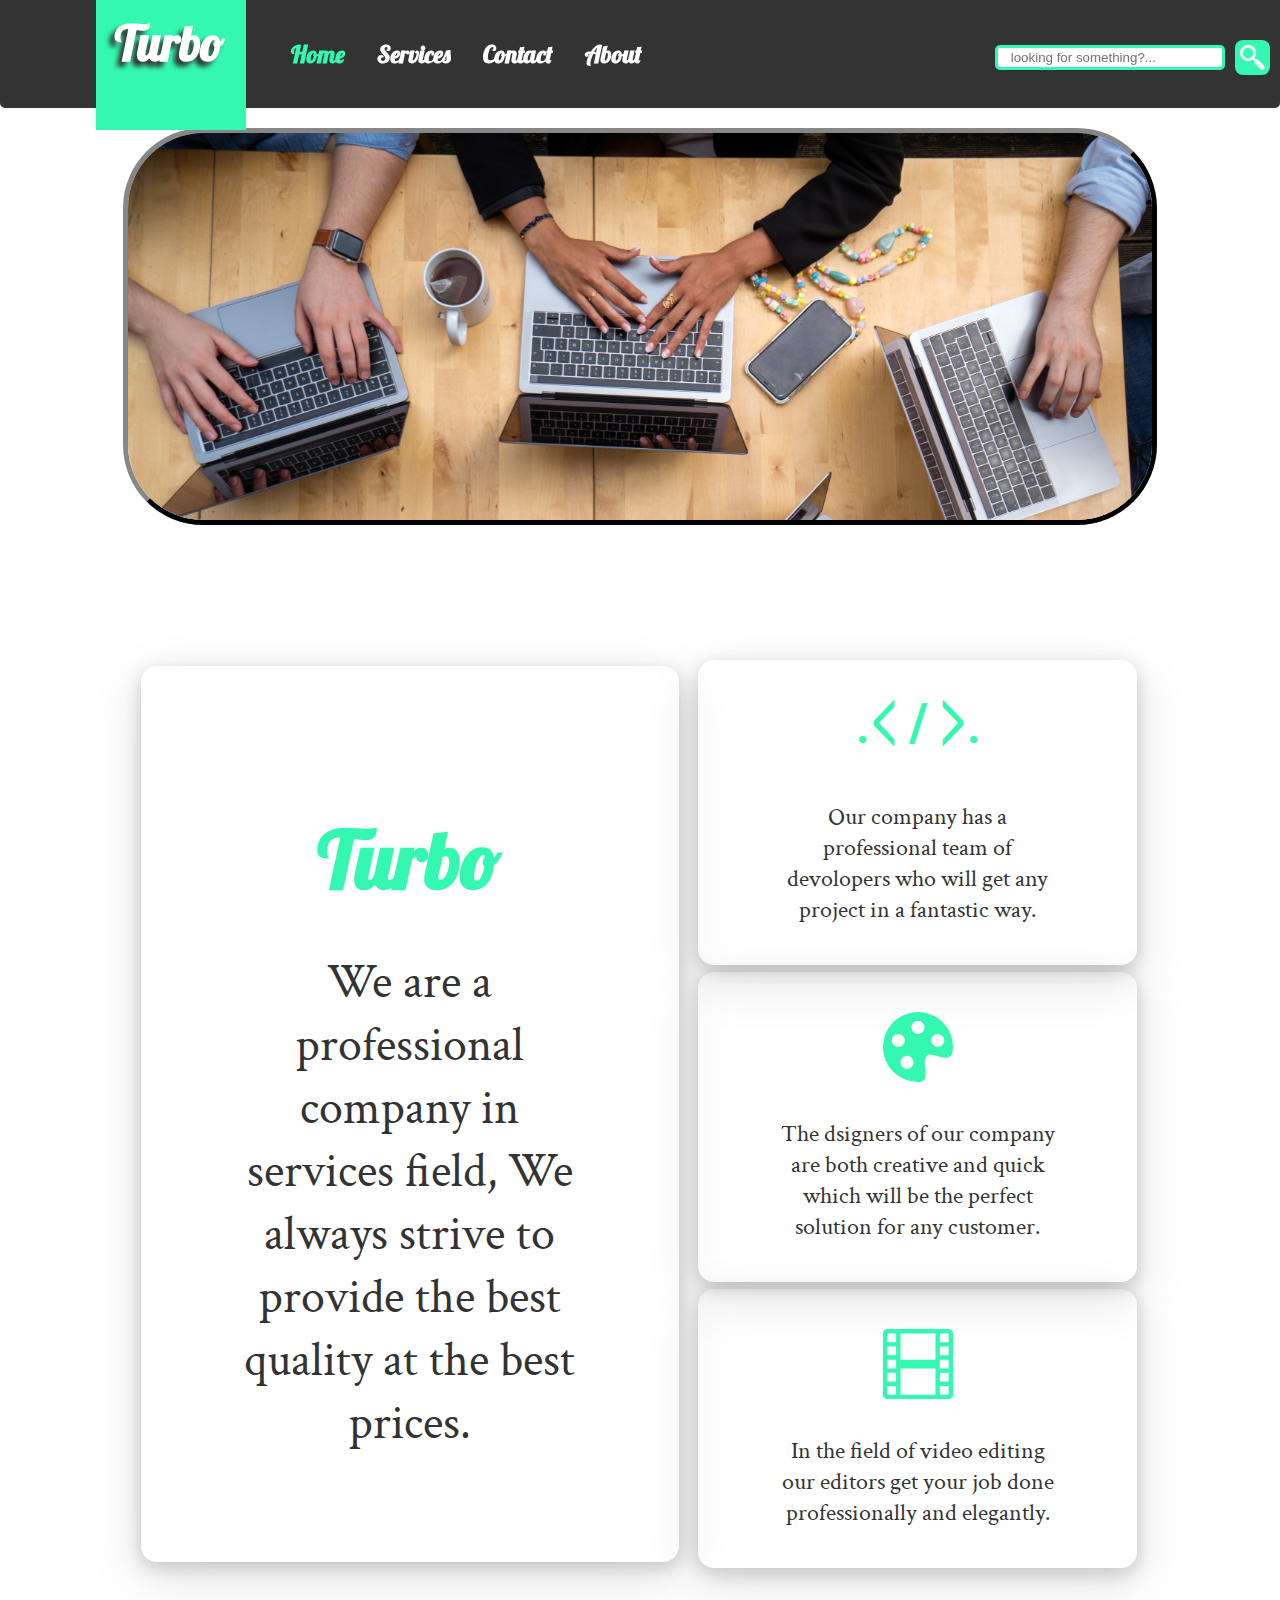
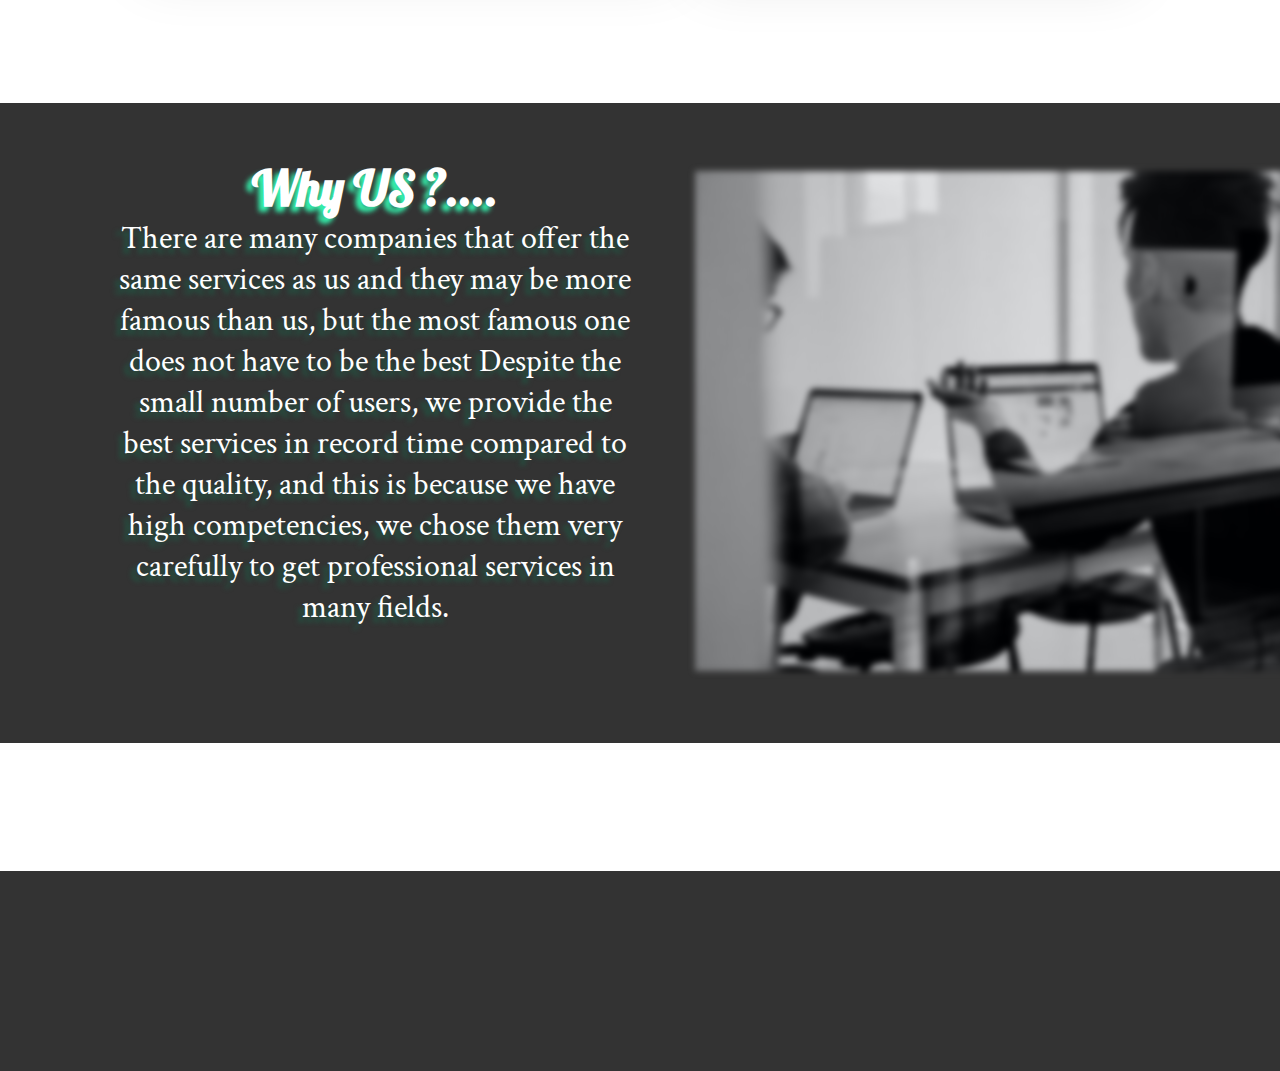
==== index.html @ c53031ea "Add files via upload" ====
<!DOCTYPE html>
<html lang="en">
<head>
    <meta charset="UTF-8">
    <meta http-equiv="X-UA-Compatible" content="IE=edge">
    <meta name="viewport" content="width=device-width, initial-scale=1.0">
    <link rel="shortcut icon" type="image/x-icon" href="./imgs/logo.ico" />
    <link rel="stylesheet" href="./css/tstyle.css">
    <link rel="stylesheet" href="https://cdnjs.cloudflare.com/ajax/libs/font-awesome/4.7.0/css/font-awesome.min.css">
    <title>Turbo | Home</title>
</head>
<body>
<div class="nav">
    <div class="logob"></div>
<ul >

    <a class="logo" href="index.html"><h2>Turbo</h2></a>
    <li><a class="active" href="index.html">Home</a></li>
    <li><a href="#services">Services</a></li>
    <li><a href="#contact">Contact</a></li>
    <li ><a href="#about">About</a></li>
    <div class="searchbar">
    <div class="search">
    <img src="./imgs/search.png" alt="search icon" width="25" height="25">
    </div>
    <input type="search" placeholder="   looking for something?...">
    </div>
</ul>
</div>
<script>
function myFunction() {
    var x = document.getElementById("myLinks");
    if (x.style.display === "block") {
      x.style.display = "none";
    } else {
      x.style.display = "block";
    }
  }
</script>
<div class="topnav">      
    <a href="#home" class="logom">Turbo</a>   
    <div id="myLinks">
    <a class="active" href="index.html">Home</a>
    <a href="#services">Services</a>
    <a href="#contact">Contact</a>
    <a href="#about">About</a>
    <div class="searchbar">
    <div class="search">
    <img src="./imgs/search.png" alt="search icon" width="20" height="20">
    </div>
    <input type="search" placeholder="   looking for something?...">
    </div>
    </div>
    <a href="javascript:void(0);" class="icon" onclick="myFunction()">
    <i class="fa fa-bars"></i>
    </a>
</div>
<div class="con0">
  <img class="bg" src="./imgs/louise.jpg" alt="working" width="100%" >
<div class="Mtxt">
<div class="tstb">
<div id="fade0" class="txt0">
<h1>Turbo</h1>
  <p>We are a professional company in services field, We always strive to provide the best quality at the best prices.</p>
</div>
<div class="tstb1">
<div id="fade1" class="txt1">
 <h1>  .<  /  >. </h1>
    <p>Our company has a professional team of devolopers who will get any project in a fantastic way.</p>
</div>  
<div id="fade2"  class="txt2">
  <h1><svg xmlns="http://www.w3.org/2000/svg" width="70" height="70" fill="currentColor" class="bi bi-palette-fill" viewBox="0 0 16 16">
    <path d="M12.433 10.07C14.133 10.585 16 11.15 16 8a8 8 0 1 0-8 8c1.996 0 1.826-1.504 1.649-3.08-.124-1.101-.252-2.237.351-2.92.465-.527 1.42-.237 2.433.07zM8 5a1.5 1.5 0 1 1 0-3 1.5 1.5 0 0 1 0 3zm4.5 3a1.5 1.5 0 1 1 0-3 1.5 1.5 0 0 1 0 3zM5 6.5a1.5 1.5 0 1 1-3 0 1.5 1.5 0 0 1 3 0zm.5 6.5a1.5 1.5 0 1 1 0-3 1.5 1.5 0 0 1 0 3z"/>
  </svg></h1>
     <p>The dsigners of our company are both creative and quick which will be the perfect solution for any customer.</p>
 </div>
<div id="fade3"  class="txt3">
  <h1><svg xmlns="http://www.w3.org/2000/svg" width="70" height="70" fill="currentColor" class="bi bi-film" viewBox="0 0 16 16">
    <path d="M0 1a1 1 0 0 1 1-1h14a1 1 0 0 1 1 1v14a1 1 0 0 1-1 1H1a1 1 0 0 1-1-1V1zm4 0v6h8V1H4zm8 8H4v6h8V9zM1 1v2h2V1H1zm2 3H1v2h2V4zM1 7v2h2V7H1zm2 3H1v2h2v-2zm-2 3v2h2v-2H1zM15 1h-2v2h2V1zm-2 3v2h2V4h-2zm2 3h-2v2h2V7zm-2 3v2h2v-2h-2zm2 3h-2v2h2v-2z"/>
  </svg></h1>
     <p>In the field of video editing our editors get your job done professionally and elegantly.</p>



<div class="box"></div>
</div>
</div>
</div>
</div>

<div class="con1">
<div class="img0">
<img class="bg1" src="./imgs/charles.jpg" alt="meeting" width="100%">
</div>
<div class="txt4">
<h1>Why US ?....</h1>
<p>There are many companies that offer the same services as us and they may be more famous than us, but the most famous one does not have to be the best Despite the small number of users, we provide the best services in record time compared to the quality, and this is because we have high competencies, we chose them very carefully to get professional services in many fields.</p>
</div>
</div>
<div class="footer">

</div>
</div>

</body>

</html>
---- css/tstyle.css ----
@import url('https://fonts.googleapis.com/css2?family=Lobster&display=swap');
@import url('https://fonts.googleapis.com/css2?family=Crimson+Text:wght@600&display=swap');
@import url('https://fonts.googleapis.com/css2?family=Nanum+Gothic:wght@800&display=swap');
body,html{
    margin: 0;
    padding: 0;
}

body{
width: 100%;
height: 100%;
font-family: 'Lobster', cursive;
overflow: auto;
}
.footer{
    width: 100%;
    height: 200px;
    background-color: #333;
    margin-top: 10%;

}
.con0{
    width: 100%;
    position: absolute;
}
::-webkit-scrollbar {
    width: 1px;
  }
.con1{
    width: 100%;
    border: solid 5px #333;
    margin-top: 10%;
    background-color: #333;
    height: 530px;
    margin-bottom: 10%;
    padding: 50px 50px;
}

.img0{
float: right;
width: 50%;
margin-top: 1%;
min-width: 480px;
}
.img0 .bg1{
width: 100%;
height: 500px;
-webkit-filter: blur(3px);
}

.txt4{
    float: left;
    width: 50%;
    height: 100%;
    background-color: #333;
    color: white;
    text-align: center;
    display: grid ;
    place-items: center;
}
.txt4 h1{
    font-size: xxx-large;
    text-shadow: #34F8B1 -5px 5px 5px;
}
.txt4 p{
    font-size: xx-large;
    font-family: 'Crimson Text', serif;
    width: 80%;
    text-shadow: hsl(158, 51%, 24%) -5px 5px 5px;
    margin-bottom: 10%;
}
/*---0TXT----------------------------------------------------------------------------------------------------*/
#fade0 h1 {

    text-align: center;

    -webkit-animation: fadein 3s; /* Safari, Chrome and Opera > 12.1 */
       -moz-animation: fadein 3s; /* Firefox < 16 */
        -ms-animation: fadein 3s; /* Internet Explorer */
         -o-animation: fadein 3s; /* Opera < 12.1 */
            animation: fadein 3s;
}
#fade1 h1 {

    text-align: center;

    -webkit-animation: fadein 5s; /* Safari, Chrome and Opera > 12.1 */
       -moz-animation: fadein 5s; /* Firefox < 16 */
        -ms-animation: fadein 5s; /* Internet Explorer */
         -o-animation: fadein 5s; /* Opera < 12.1 */
            animation: fadein 5s;
}
#fade2 h1 {

    text-align: center;

    -webkit-animation: fadein 7s; /* Safari, Chrome and Opera > 12.1 */
       -moz-animation: fadein 7s; /* Firefox < 16 */
        -ms-animation: fadein 7s; /* Internet Explorer */
         -o-animation: fadein 7s; /* Opera < 12.1 */
            animation: fadein 7s;
}
#fade3 h1 {

    text-align: center;

    -webkit-animation: fadein 9s; /* Safari, Chrome and Opera > 12.1 */
       -moz-animation: fadein 9s; /* Firefox < 16 */
        -ms-animation: fadein 9s; /* Internet Explorer */
         -o-animation: fadein 9s; /* Opera < 12.1 */
            animation: fadein 9s;
}
#fade0 p {

    text-align: center;

    -webkit-animation: fadein 3s; /* Safari, Chrome and Opera > 12.1 */
       -moz-animation: fadein 3s; /* Firefox < 16 */
        -ms-animation: fadein 3s; /* Internet Explorer */
         -o-animation: fadein 3s; /* Opera < 12.1 */
            animation: fadein 3s;
}
#fade1 p {

    text-align: center;

    -webkit-animation: fadein 5s; /* Safari, Chrome and Opera > 12.1 */
       -moz-animation: fadein 5s; /* Firefox < 16 */
        -ms-animation: fadein 5s; /* Internet Explorer */
         -o-animation: fadein 5s; /* Opera < 12.1 */
            animation: fadein 5s;
}
#fade2 p {

    text-align: center;

    -webkit-animation: fadein 7s; /* Safari, Chrome and Opera > 12.1 */
       -moz-animation: fadein 7s; /* Firefox < 16 */
        -ms-animation: fadein 7s; /* Internet Explorer */
         -o-animation: fadein 7s; /* Opera < 12.1 */
            animation: fadein 7s;
}
#fade3 p {

    text-align: center;

    -webkit-animation: fadein 9s; /* Safari, Chrome and Opera > 12.1 */
       -moz-animation: fadein 9s; /* Firefox < 16 */
        -ms-animation: fadein 9s; /* Internet Explorer */
         -o-animation: fadein 9s; /* Opera < 12.1 */
            animation: fadein 9s;
}
@keyframes fadein {
    from { opacity: 0; }
    to   { opacity: 1; }
}
@-moz-keyframes fadein {
    from { opacity: 0; }
    to   { opacity: 1; }
}
@-webkit-keyframes fadein {
    from { opacity: 0; }
    to   { opacity: 1; }
}
@-ms-keyframes fadein {
    from { opacity: 0; }
    to   { opacity: 1; }
}
@-o-keyframes fadein {
    from { opacity: 0; }
    to   { opacity: 1; }
}
.bg{
    border-radius:5em;
    border: outset 5px #333;
    width: 80%;
    display: flex;
    justify-content: center;
    margin: auto;
    align-items: center;
    margin-top: 10%;
}
.tstb{
    width: 100%;
    display: flex;
    margin-bottom: 10%;
    margin-top: 5%;
}
.Mtxt{
    width: 100%;
margin: 10%;
}

.txt0{
    margin-top: 2%;
    box-shadow: rgba(17, 17, 26, 0.1) 0px 4px 16px, rgba(17, 17, 26, 0.1) 0px 8px 24px, rgba(17, 17, 26, 0.1) 0px 16px 56px;
    border-radius: 1em;
    width: 50%;
    margin: 1%;
    padding: 60px 60px;
}
.txt1{
    margin-top: 10%;
    box-shadow: rgba(17, 17, 26, 0.1) 0px 4px 16px, rgba(17, 17, 26, 0.1) 0px 8px 24px, rgba(17, 17, 26, 0.1) 0px 16px 56px;
    border-radius: 1em;
    width: 50%;
    margin: 1%;
    padding: 40px 40px;
}
.txt2{
    margin-top: 2%;
    box-shadow: rgba(17, 17, 26, 0.1) 0px 4px 16px, rgba(17, 17, 26, 0.1) 0px 8px 24px, rgba(17, 17, 26, 0.1) 0px 16px 56px;
    border-radius: 1em;
    width: 50%;
    margin: 1%;
    padding: 40px 40px;
}
.txt3{
    margin-top: 10%;
    margin-right: 1%;
    box-shadow: rgba(17, 17, 26, 0.1) 0px 4px 16px, rgba(17, 17, 26, 0.1) 0px 8px 24px, rgba(17, 17, 26, 0.1) 0px 16px 56px;
    border-radius: 1em;
    width: 50%;
    margin: 1%;
    padding: 40px 40px;
}
.txt0 h1{
color: #34F8B1;
text-align: center;
font-size: 500%;
display: flex;
justify-content: center;
margin: auto;
align-items: center;
margin-top: 20%;
}
.txt0 p{
color: #333;
text-align: center;
font-size: xxx-large;
font-family: 'Crimson Text', serif;
margin-top: 30px;
display: flex;
justify-content: center;
margin: auto;
align-items: center;
width: 80%;
margin-top: 10%;
}
.txt1 h1{
    color: #34F8B1;
    text-align: center;
    font-size: xxx-large;
    font-family: 'Nanum Gothic', sans-serif;
    display: flex;
    justify-content: center;
    margin: auto;
    align-items: center;
}
.txt1 p{
    color: #333;
    text-align: center;
    font-size: x-large;
    font-family: 'Crimson Text', serif;
    margin-top: 30px;
    display: flex;
    justify-content: center;
    margin: auto;
    align-items: center;
    margin-top: 15%;
    width: 80%;
}
.txt2 h1{
    color: #34F8B1;
    text-align: center;
    font-size: xxx-large;
    font-family: 'Nanum Gothic', sans-serif;
    display: flex;
    justify-content: center;
    margin: auto;
    align-items: center;    
}
.txt2 p{
    color: #333;
    text-align: center;
    font-size: x-large;
    font-family: 'Crimson Text', serif;
    margin-top: 30px;
    display: flex;
    justify-content: center;
    margin: auto;
    align-items: center;
    width: 80%;
    margin-top: 10%;
}
.txt3 h1{
    color: #34F8B1;
    text-align: center;
    font-size: xxx-large;
    font-family: 'Nanum Gothic', sans-serif;
    display: flex;
    justify-content: center;
    margin: auto;
    align-items: center;
}
.txt3 p{
    color: #333;
    text-align: center;
    font-size: x-large;
    font-family: 'Crimson Text', serif;
    margin-top: 30px;
    display: flex;
    justify-content: center;
    margin: auto;
    align-items: center;
    margin-top: 10%;
    width: 80%;
}
/*---1bg----------------------------------------------------------------------------------------------------*/
* {
    margin: 0;
}
html, body {
    height: 100%;
}

.push{
    margin-top: 10%;
}




.nav{
    position: fixed;
    width: 100%;
    z-index: 99999;
}

/*---webnav----------------------------------------------------------------------------------------------------*/
a{
    text-decoration: none;
}

ul {
    list-style-type: none;
    margin: 0;
    padding: 0;
    overflow: hidden;
    background-color: #333;
    width: 100%;
    margin: auto;
    border-bottom-right-radius: 5px;
    border-bottom-left-radius: 5px;
}
  
  li {
    float:left;
    margin: 25px 0px;
  }
  
  li a {
    display: block;
    color: white;
    text-align: center;
    padding: 14px 16px;
    text-decoration: none;
    color:white;
    font-size: x-large;
    font-weight: bolder;
  }
  
  li a:hover {
    text-shadow:#34F8B1 -5px 5px 3px;
  }
.active{
    color: #34F8B1;
    font-size: x-large;
    font-weight: bolder;
}
.active:hover{
    color: #34F8B1;
    text-shadow:white -5px 5px 3px ;
}
.logo{
    float:left;
    color:white;
    z-index: 5;
    font-size: xx-large;
    position: sticky;
    text-shadow: #333 -5px 5px 5px ;
    margin-left: 9%;
    margin-right: 4%;
    margin-top: 1%;
}
.logob{
    width: 150px;
    height: 130px;
    position: absolute;
    z-index: 4;
    background-color: #34F8B1;
    left:7.5%;
}
.search{
    float: right;
    background-color: #34F8B1;
    width: 25px;
    height: 25px;
    padding: 5px;
    border-radius: 8px;
    margin-top: 15px;
    margin-right: 10px;
}
.search:hover{
    cursor: pointer;
    box-shadow:white 0px 0px 10px 1px ;
}

.searchbar{
    float: right;
    width: 30%;
    margin-top: 25px;
}
.searchbar input{
    float: right;
    border: #34F8B1 3px solid;
    border-radius: 5px;
    height: 25px; 
    width: 60%;
    margin-top: 20px;
    margin-right: 10px;
}
.searchbar input:focus{
    box-shadow:white 0px 0px 10px 1px ;
    outline: none !important;
}
.searchbar input:hover{
cursor:zoom-in;
}
/*---moblie nav----------------------------------------------------------------------------------------------------*/
@media (min-width:1025px) {
    .topnav{
        display: none;
    }
    .bgm{
        display: none;
    }
    .tstbm{
        display: none;
    }
} 
@media (max-width:1025px) { 
    .tstb{
        display: none;
    }
    .footer{
        display: none;
    }
    .con1{
        display: flex;
        flex-wrap: wrap;
        justify-content: center;
        height: 600px;
    }
    
    .img0{
    float: right;
    width: 50%;
    margin-top: 1%;
    min-width: none;
    }
    .img0 .bg1{
    width: 100%;
    height: 100%;
    }
    
    .txt4{
        float: left;
        width: 100%;
        height: 100%;
        background-color: #333;
        color: white;
        text-align: center;
        display: grid ;
        place-items: center;
    }
    .txt4 h1{
        font-size: xxx-large;
        text-shadow: #34F8B1 -5px 5px 5px;
        margin-top: 10%;
    }
    .txt4 p{
        font-size: xx-large;
        font-family: 'Crimson Text', serif;
        width: 60%;
        text-shadow: hsl(158, 51%, 24%) -5px 5px 5px;
        margin-bottom: 10%;
        padding: 10px 10px;
    }
    .con0{
        width: 90%;
        display: grid;
        place-self: center;
        place-content: center;
        place-items: center;
        overflow-x: hidden;
    }
    .tstb{
        width: 100%;
        height: 100%;
        display: grid;
        place-self: center;
        place-content: center;
        place-items: center;
        overflow-x: hidden;
    }
    .tstb1{
        display: grid;
        place-self: center;
        place-content: center;
        place-items: center;
        overflow-x: hidden;
    }
    .txt0{
    margin-top: 10%;
    box-shadow: rgba(17, 17, 26, 0.1) 0px 4px 16px, rgba(17, 17, 26, 0.1) 0px 8px 24px, rgba(17, 17, 26, 0.1) 0px 16px 56px;
    border-radius: 5%;
    width: 50%;
    padding: 50px 50px;    
    display: grid;
    place-content: center;
    }
    .txt0 h1{
        color: #34F8B1;
        text-align: center;
        font-size: 300%;
        display: flex;
        justify-content: center;
        margin: auto;
        align-items: center;
        }
        .txt0 p{
        color: #333;
        text-align: center;
        font-size: xx-large;
        font-family: 'Crimson Text', serif;
        margin-top: 30px;
        display: flex;
        justify-content: center;
        margin: auto;
        align-items: center;
        width: 80%;
        margin-top: 10%;
        }

    .txt1{
    margin-top: 15%;
    margin-bottom: 10%;
    box-shadow: rgba(17, 17, 26, 0.1) 0px 4px 16px, rgba(17, 17, 26, 0.1) 0px 8px 24px, rgba(17, 17, 26, 0.1) 0px 16px 56px;
    border-radius: 5%;
    width: 50%;
    padding: 50px 50px;

    }
    .txt2{
    margin-top: 10%;
    margin-bottom: 10%;
    box-shadow: rgba(17, 17, 26, 0.1) 0px 4px 16px, rgba(17, 17, 26, 0.1) 0px 8px 24px, rgba(17, 17, 26, 0.1) 0px 16px 56px;
    border-radius: 5%;
    width: 50%;
    padding: 50px 50px;

    }
    .txt3{
    margin-top: 10%;
    margin-bottom: 10%;
    box-shadow: rgba(17, 17, 26, 0.1) 0px 4px 16px, rgba(17, 17, 26, 0.1) 0px 8px 24px, rgba(17, 17, 26, 0.1) 0px 16px 56px;
    border-radius: 5%;
    width: 50%;
    padding: 50px 50px;    

    }

    



/*---moblie nav----------------------------------------------------------------------------------------------------*/
.nav{
        display: none;
}
.topnav {
    overflow: hidden;
    background-color: #333;
    position: sticky;
    z-index: 9999;
  }
  .topnav #myLinks {
    display: none;
  }
  
  .topnav a {
    color: white;
    padding: 14px 16px;
    text-decoration: none;
    font-size: 17px;
    display: block;
    font-weight: bolder;
  }
  
  .topnav a.icon {
    background: #333;
    display: block;
    position: absolute;
    right: 0;
    top: 0;

  }
  .topnav a.icon:hover{
    text-shadow:transparent 0px 0px 0px;
  }
  
  .topnav a:hover {
    text-shadow:#34F8B1 -5px 5px 3px;
  }
  
  .logom {
    background-color: #34F8B1;
    color: white;
    text-shadow: #333 -5px 5px 5px ;
    z-index: 5;
  }
  .logom:hover{
    text-shadow: #333 -5px 5px 5px ;
  }
  .logob{
      width: 55px;
      height: 65px;
      left: 0;
      z-index: 4;
  }
  .searchbar{
      float: left;
      width: 80%;
  }
  .searchbar input{
    float: left;
    margin-top: 22px;
    margin-left: 10px;
  }
  .search{
      width: 20px;
      height: 20px;
      margin: 20px 20px;
      float: left;
      margin-right: 0px;
  }
  .search:hover{
    width: 20px;
  }
  .active {
    text-shadow:#34F8B1 -5px 5px 3px ;
    }
    .active:hover{
    color:#34F8B1;
    text-shadow:white -5px 5px 3px ;
    }


}


body{
    overflow-x: hidden;
}
html{
    overflow-x: hidden;
}
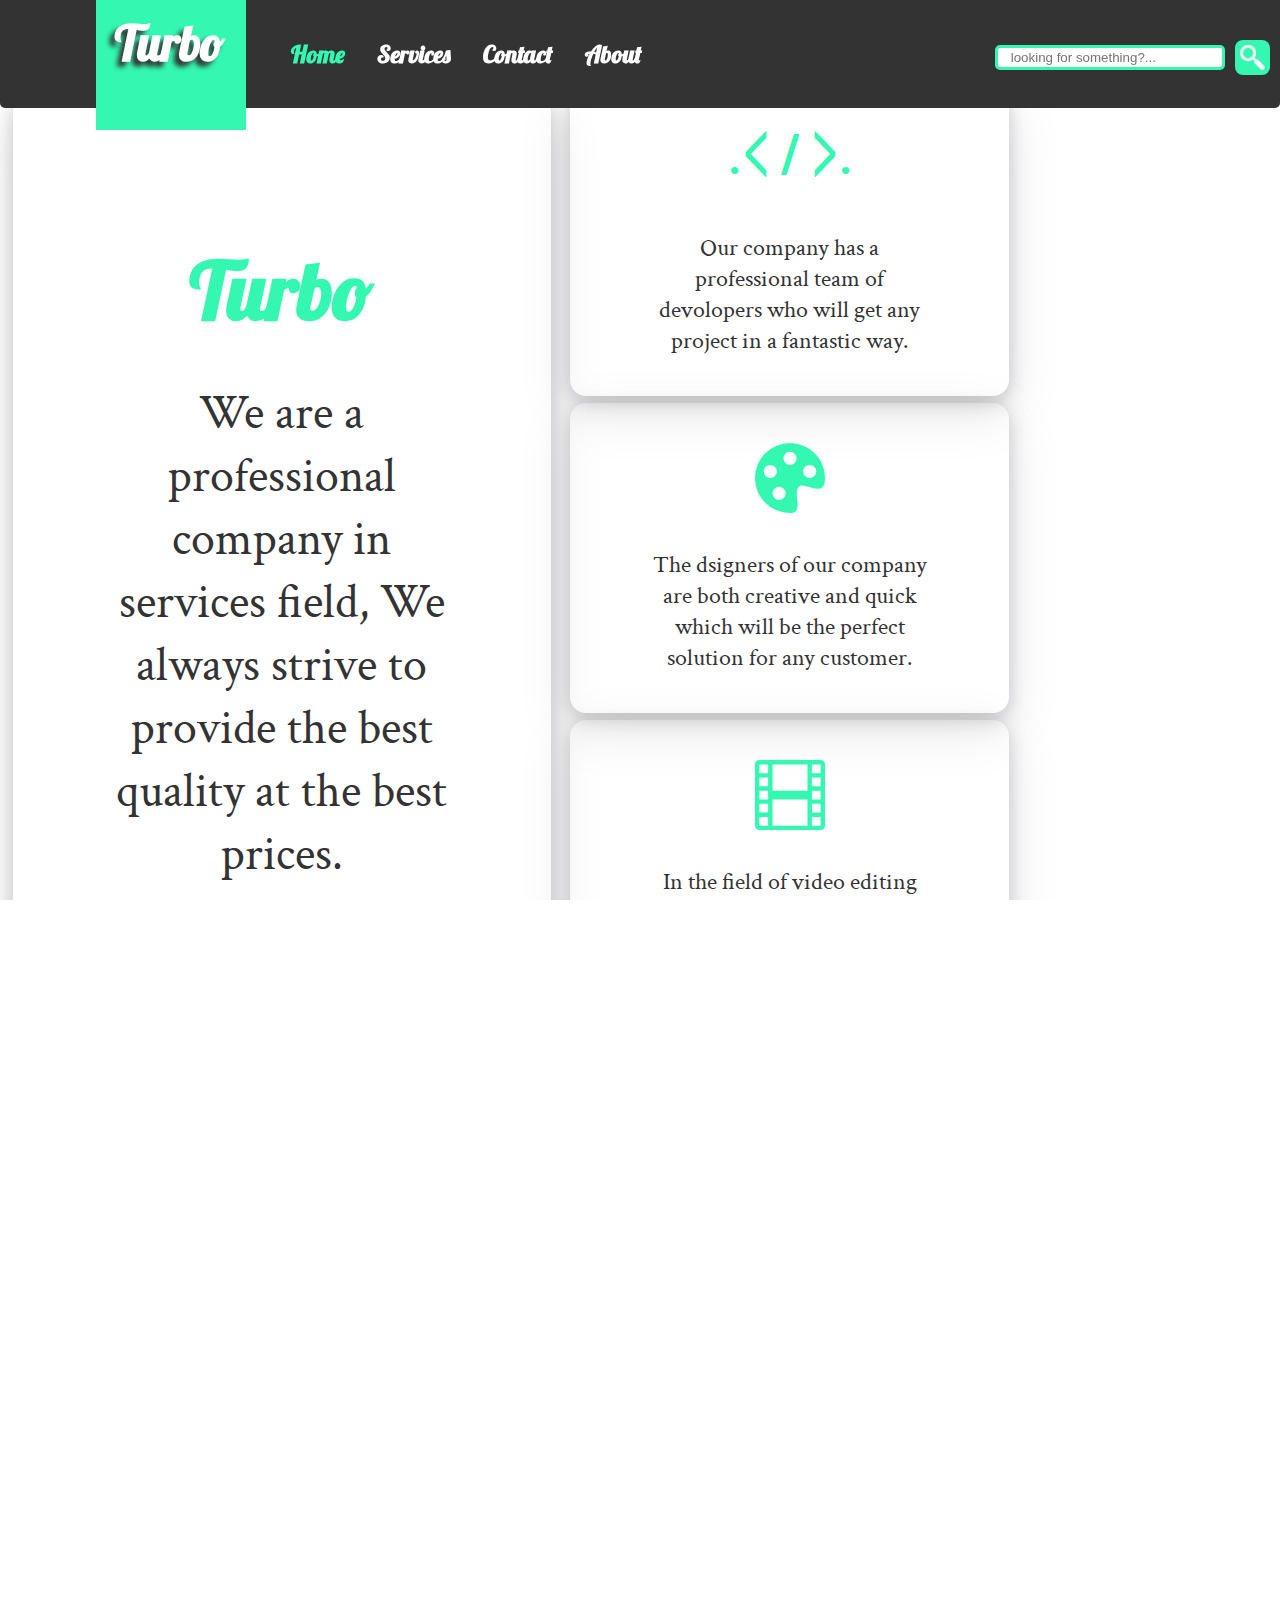
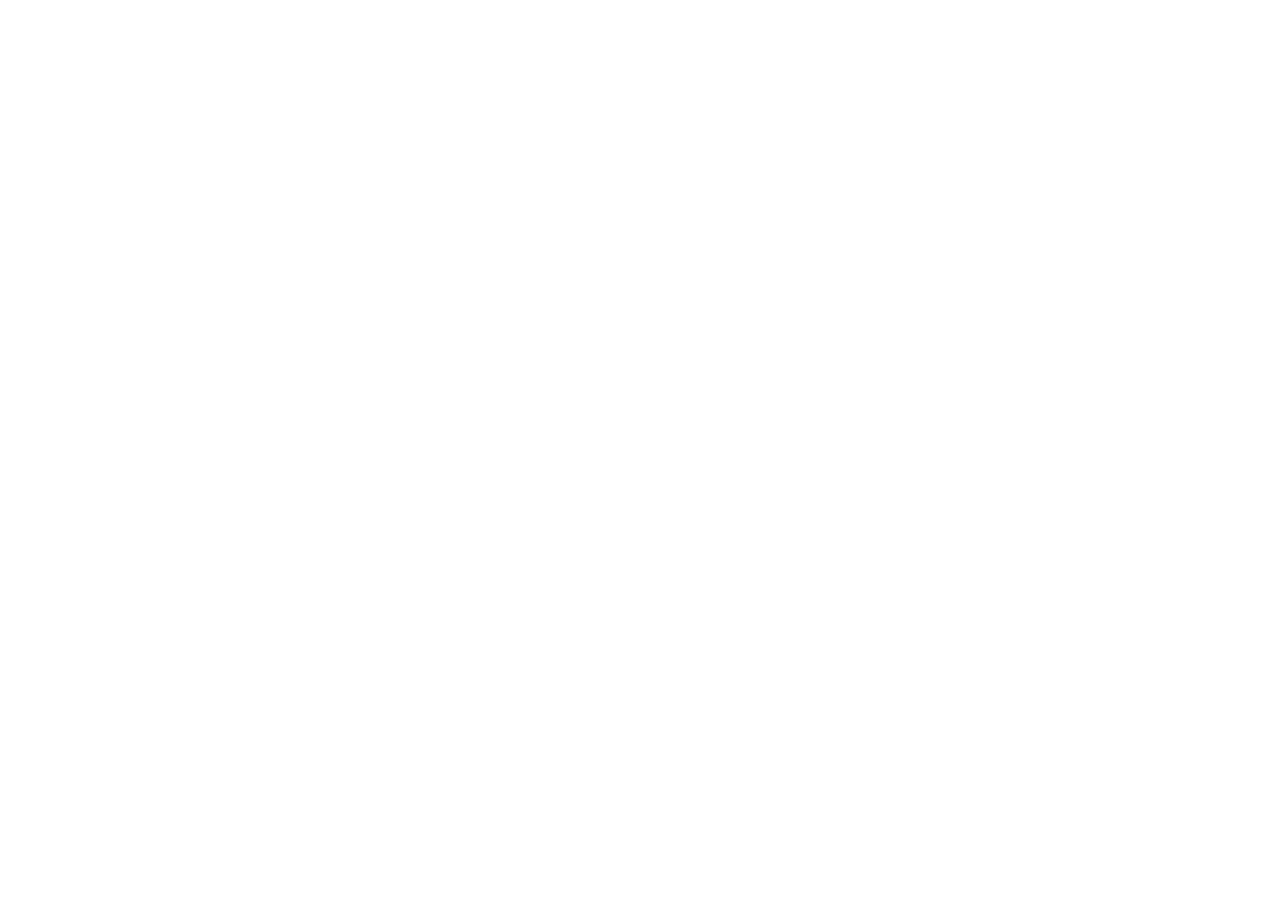
==== commit af5a7e7e: "Add files via upload" ====
--- a/index.html
+++ b/index.html
@@ -10,6 +10,7 @@
     <title>Turbo | Home</title>
 </head>
 <body>
+<div class="containter">
 <div class="nav">
     <div class="logob"></div>
 <ul >
@@ -55,10 +56,14 @@
     <i class="fa fa-bars"></i>
     </a>
 </div>
-<div class="con0">
-  <img class="bg" src="./imgs/louise.jpg" alt="working" width="100%" >
+<section>
+<div class="scale-in-top">
+<img class="bg" src="https://cdn.pixabay.com/photo/2018/01/17/04/14/businessman-3087395_960_720.jpg" alt="working" width="100%" >
+</div>
+</section>
+<section>
 <div class="Mtxt">
-<div class="tstb">
+<div class="tstb" >
 <div id="fade0" class="txt0">
 <h1>Turbo</h1>
   <p>We are a professional company in services field, We always strive to provide the best quality at the best prices.</p>
@@ -87,21 +92,70 @@
 </div>
 </div>
 </div>
-
-<div class="con1">
-<div class="img0">
-<img class="bg1" src="./imgs/charles.jpg" alt="meeting" width="100%">
+</section>
+<section class="tst22">
+<div class="con1" >
+<div class="img0" >
+<img class="bg1" src="https://images.unsplash.com/photo-1553877522-43269d4ea984?ixid=MnwxMjA3fDB8MHxwaG90by1wYWdlfHx8fGVufDB8fHx8&ixlib=rb-1.2.1&auto=format&fit=crop&w=1050&q=80" alt="meeting" width="100%">
 </div>
 <div class="txt4">
 <h1>Why US ?....</h1>
 <p>There are many companies that offer the same services as us and they may be more famous than us, but the most famous one does not have to be the best Despite the small number of users, we provide the best services in record time compared to the quality, and this is because we have high competencies, we chose them very carefully to get professional services in many fields.</p>
 </div>
 </div>
+</section>
+</div>
 <div class="footer">
+<div class="social">
+<h2>Social</h2>
+<div class="acc">
+<div class="plf">
+<svg xmlns="http://www.w3.org/2000/svg" width="20" height="20" fill="currentColor" class="bi bi-facebook" viewBox="0 0 16 16">
+  <path d="M16 8.049c0-4.446-3.582-8.05-8-8.05C3.58 0-.002 3.603-.002 8.05c0 4.017 2.926 7.347 6.75 7.951v-5.625h-2.03V8.05H6.75V6.275c0-2.017 1.195-3.131 3.022-3.131.876 0 1.791.157 1.791.157v1.98h-1.009c-.993 0-1.303.621-1.303 1.258v1.51h2.218l-.354 2.326H9.25V16c3.824-.604 6.75-3.934 6.75-7.951z"/>
+  </svg>
+ <p> Facebook</p>
+
+</div>
+<div class="plf">
+  <svg xmlns="http://www.w3.org/2000/svg" width="20" height="20" fill="currentColor" class="bi bi-discord" viewBox="0 0 16 16">
+    <path d="M6.552 6.712c-.456 0-.816.4-.816.888s.368.888.816.888c.456 0 .816-.4.816-.888.008-.488-.36-.888-.816-.888zm2.92 0c-.456 0-.816.4-.816.888s.368.888.816.888c.456 0 .816-.4.816-.888s-.36-.888-.816-.888z"/>
+    <path d="M13.36 0H2.64C1.736 0 1 .736 1 1.648v10.816c0 .912.736 1.648 1.64 1.648h9.072l-.424-1.48 1.024.952.968.896L15 16V1.648C15 .736 14.264 0 13.36 0zm-3.088 10.448s-.288-.344-.528-.648c1.048-.296 1.448-.952 1.448-.952-.328.216-.64.368-.92.472-.4.168-.784.28-1.16.344a5.604 5.604 0 0 1-2.072-.008 6.716 6.716 0 0 1-1.176-.344 4.688 4.688 0 0 1-.584-.272c-.024-.016-.048-.024-.072-.04-.016-.008-.024-.016-.032-.024-.144-.08-.224-.136-.224-.136s.384.64 1.4.944c-.24.304-.536.664-.536.664-1.768-.056-2.44-1.216-2.44-1.216 0-2.576 1.152-4.664 1.152-4.664 1.152-.864 2.248-.84 2.248-.84l.08.096c-1.44.416-2.104 1.048-2.104 1.048s.176-.096.472-.232c.856-.376 1.536-.48 1.816-.504.048-.008.088-.016.136-.016a6.521 6.521 0 0 1 4.024.752s-.632-.6-1.992-1.016l.112-.128s1.096-.024 2.248.84c0 0 1.152 2.088 1.152 4.664 0 0-.68 1.16-2.448 1.216z"/>
+  </svg>
+<p>Discord</p>  
+</div>
+
+<div class="plf">
+  <svg xmlns="http://www.w3.org/2000/svg" width="20" height="20" fill="currentColor" class="bi bi-instagram" viewBox="0 0 16 16">
+    <path d="M8 0C5.829 0 5.556.01 4.703.048 3.85.088 3.269.222 2.76.42a3.917 3.917 0 0 0-1.417.923A3.927 3.927 0 0 0 .42 2.76C.222 3.268.087 3.85.048 4.7.01 5.555 0 5.827 0 8.001c0 2.172.01 2.444.048 3.297.04.852.174 1.433.372 1.942.205.526.478.972.923 1.417.444.445.89.719 1.416.923.51.198 1.09.333 1.942.372C5.555 15.99 5.827 16 8 16s2.444-.01 3.298-.048c.851-.04 1.434-.174 1.943-.372a3.916 3.916 0 0 0 1.416-.923c.445-.445.718-.891.923-1.417.197-.509.332-1.09.372-1.942C15.99 10.445 16 10.173 16 8s-.01-2.445-.048-3.299c-.04-.851-.175-1.433-.372-1.941a3.926 3.926 0 0 0-.923-1.417A3.911 3.911 0 0 0 13.24.42c-.51-.198-1.092-.333-1.943-.372C10.443.01 10.172 0 7.998 0h.003zm-.717 1.442h.718c2.136 0 2.389.007 3.232.046.78.035 1.204.166 1.486.275.373.145.64.319.92.599.28.28.453.546.598.92.11.281.24.705.275 1.485.039.843.047 1.096.047 3.231s-.008 2.389-.047 3.232c-.035.78-.166 1.203-.275 1.485a2.47 2.47 0 0 1-.599.919c-.28.28-.546.453-.92.598-.28.11-.704.24-1.485.276-.843.038-1.096.047-3.232.047s-2.39-.009-3.233-.047c-.78-.036-1.203-.166-1.485-.276a2.478 2.478 0 0 1-.92-.598 2.48 2.48 0 0 1-.6-.92c-.109-.281-.24-.705-.275-1.485-.038-.843-.046-1.096-.046-3.233 0-2.136.008-2.388.046-3.231.036-.78.166-1.204.276-1.486.145-.373.319-.64.599-.92.28-.28.546-.453.92-.598.282-.11.705-.24 1.485-.276.738-.034 1.024-.044 2.515-.045v.002zm4.988 1.328a.96.96 0 1 0 0 1.92.96.96 0 0 0 0-1.92zm-4.27 1.122a4.109 4.109 0 1 0 0 8.217 4.109 4.109 0 0 0 0-8.217zm0 1.441a2.667 2.667 0 1 1 0 5.334 2.667 2.667 0 0 1 0-5.334z"/>
+  </svg>
+<p>Instagram</p>  
+</div>
+
+<div class="plf">
+  <svg xmlns="http://www.w3.org/2000/svg" width="20" height="20" fill="currentColor" class="bi bi-twitter" viewBox="0 0 16 16">
+    <path d="M5.026 15c6.038 0 9.341-5.003 9.341-9.334 0-.14 0-.282-.006-.422A6.685 6.685 0 0 0 16 3.542a6.658 6.658 0 0 1-1.889.518 3.301 3.301 0 0 0 1.447-1.817 6.533 6.533 0 0 1-2.087.793A3.286 3.286 0 0 0 7.875 6.03a9.325 9.325 0 0 1-6.767-3.429 3.289 3.289 0 0 0 1.018 4.382A3.323 3.323 0 0 1 .64 6.575v.045a3.288 3.288 0 0 0 2.632 3.218 3.203 3.203 0 0 1-.865.115 3.23 3.23 0 0 1-.614-.057 3.283 3.283 0 0 0 3.067 2.277A6.588 6.588 0 0 1 .78 13.58a6.32 6.32 0 0 1-.78-.045A9.344 9.344 0 0 0 5.026 15z"/>
+  </svg>
+<p>Twitter</p>  
+</div>
+</div>
+</div>
+<div class="line"></div>
+<div class="credits">
+  <h2>Ⓒ  Proudly designed by Qabo_Tech  </h2>
+<div class="line"></div>
+<div class="navi">
+<h2>Turbo</h2>
+<div class="links">
+<a  href="index.html">Home</a>
+<a href="#services">Services</a>
+<a href="#contact">Contact</a>
+<a href="#about">About</a>
+</div>
+</div>
 
 </div>
 </div>
-
+</div>
 </body>
 
 </html>--- a/css/tstyle.css
+++ b/css/tstyle.css
@@ -14,24 +14,103 @@
 }
 .footer{
     width: 100%;
-    height: 200px;
+    height: 250px;
     background-color: #333;
     margin-top: 10%;
-
-}
+    display: flex;
+    color: white;
+    padding-top: 50px;
+}
+.credits{
+width: 50%;
+height: 100%;
+display: flex;
+margin: auto;
+justify-content: center;
+align-items: center;
+margin-right: 13%;
+}
+
+
+.footer .line{
+    width: 0.1px;
+    height: 80%;
+    background-color: white;
+    margin: auto;
+    box-shadow: white 0px 0px 1px 1px;
+    border: solid white 0.1px;
+    border-radius:50% ;
+}
+.navi{
+width: 25%;
+height: 100%;
+
+}
+.links a{
+color: white;
+float: left;
+font-family: 'Crimson Text', serif;
+font-size: 20px;
+margin-top: 10%;
+}
+.links a:hover{
+    color: #34F8B1;
+    cursor: pointer;
+    text-decoration: underline;
+}
+.links {
+display: grid;
+place-items: center;
+margin-top: 5%;
+}
+.navi h2{
+    text-align: center;
+    margin-bottom : 2%;
+    text-shadow: #34f8b1 -5px 5px 5px;
+}
+.social{
+width: 25%;
+height: 100%;
+
+}
+
+.social .plf{
+    width: 100%;
+    display: flex;
+    margin-top: 5%;
+    margin-left: 30%;
+}
+.social  p{
+font-family: 'Crimson Text', serif;
+text-align: center;
+font-size: 19px;
+margin-top: 3px;
+margin-left: 10%;
+}
+
+.social h2{
+    text-align: center;
+    margin-bottom : 2%;
+    text-shadow: #34f8b1 -5px 5px 5px;
+}
+.social .plf:hover{
+color: #34F8B1;
+cursor: pointer;
+}
+
 .con0{
     width: 100%;
     position: absolute;
 }
 ::-webkit-scrollbar {
-    width: 1px;
-  }
+    width: 0px;
+}
 .con1{
     width: 100%;
     border: solid 5px #333;
     margin-top: 10%;
     background-color: #333;
-    height: 530px;
+    height: 700px;
     margin-bottom: 10%;
     padding: 50px 50px;
 }
@@ -39,13 +118,15 @@
 .img0{
 float: right;
 width: 50%;
-margin-top: 1%;
 min-width: 480px;
+height: 700;
+margin-top: 2.2%;
 }
 .img0 .bg1{
 width: 100%;
-height: 500px;
--webkit-filter: blur(3px);
+height: 650px;
+filter: blur(3px);
+
 }
 
 .txt4{
@@ -57,10 +138,12 @@
     text-align: center;
     display: grid ;
     place-items: center;
+    margin-top: 2%;
 }
 .txt4 h1{
     font-size: xxx-large;
     text-shadow: #34F8B1 -5px 5px 5px;
+    margin-top: 5%;
 }
 .txt4 p{
     font-size: xx-large;
@@ -69,6 +152,43 @@
     text-shadow: hsl(158, 51%, 24%) -5px 5px 5px;
     margin-bottom: 10%;
 }
+/*---animation---------------------------------------------------------------------------------------------------*/
+.scale-in-top {
+	-webkit-animation: scale-in-top 0.5s cubic-bezier(0.250, 0.460, 0.450, 0.940) both;
+	        animation: scale-in-top 0.5s cubic-bezier(0.250, 0.460, 0.450, 0.940) both;
+}
+@-webkit-keyframes scale-in-top {
+    0% {
+      -webkit-transform: scale(0);
+              transform: scale(0);
+      -webkit-transform-origin: 50% 0%;
+              transform-origin: 50% 0%;
+      opacity: 1;
+    }
+    100% {
+      -webkit-transform: scale(1);
+              transform: scale(1);
+      -webkit-transform-origin: 50% 0%;
+              transform-origin: 50% 0%;
+      opacity: 1;
+    }
+  }
+  @keyframes scale-in-top {
+    0% {
+      -webkit-transform: scale(0);
+              transform: scale(0);
+      -webkit-transform-origin: 50% 0%;
+              transform-origin: 50% 0%;
+      opacity: 1;
+    }
+    100% {
+      -webkit-transform: scale(1);
+              transform: scale(1);
+      -webkit-transform-origin: 50% 0%;
+              transform-origin: 50% 0%;
+      opacity: 1;
+    }
+  }
 /*---0TXT----------------------------------------------------------------------------------------------------*/
 #fade0 h1 {
 
@@ -170,25 +290,52 @@
     from { opacity: 0; }
     to   { opacity: 1; }
 }
+@-webkit-keyframes slide-top {
+    0% {
+      -webkit-transform: translateY(0);
+              transform: translateY(0);
+    }
+    100% {
+      -webkit-transform: translateY(-100px);
+              transform: translateY(-100px);
+    }
+  }
+  @keyframes slide-top {
+    0% {
+      -webkit-transform: translateY(0);
+              transform: translateY(0);
+    }
+    100% {
+      -webkit-transform: translateY(-100px);
+              transform: translateY(-100px);
+    }
+  }
+.slide-top {
+	-webkit-animation: slide-top 3s cubic-bezier(0.250, 0.460, 0.450, 0.940) both;
+	        animation: slide-top 3s cubic-bezier(0.250, 0.460, 0.450, 0.940) both;
+}
 .bg{
-    border-radius:5em;
-    border: outset 5px #333;
-    width: 80%;
+    width: 100%;
     display: flex;
     justify-content: center;
     margin: auto;
     align-items: center;
-    margin-top: 10%;
-}
+    filter: grayscale(100%) blur(1px) contrast(110%);
+}
+
 .tstb{
     width: 100%;
     display: flex;
+    margin: auto;
     margin-bottom: 10%;
     margin-top: 5%;
+    
 }
 .Mtxt{
-    width: 100%;
-margin: 10%;
+width: 100%;
+display: grid;
+place-content: center;
+place-items: center;
 }
 
 .txt0{
@@ -450,19 +597,42 @@
     }
 } 
 @media (max-width:1025px) { 
+
     .tstb{
         display: none;
     }
     .footer{
         display: none;
+    }
+    .txt4{
+        height: 900px;
+        display: grid;
+        place-self: center;
+        place-items: center;
+        place-content: center;
+    }
+    .txt4 p{
+        width: 150%;
+        margin-right: 50%;
+        margin-top: 30%;
+    }
+    .txt4 h1{
+        width: 150%;
+        
+        margin-right: 50%;
     }
     .con1{
         display: flex;
         flex-wrap: wrap;
         justify-content: center;
-        height: 600px;
-    }
-    
+        align-items: center;
+        margin: auto;
+        height: 1200px;
+        
+    }
+    .tst22{
+        background-color: #333;
+    }
     .img0{
     float: right;
     width: 50%;
@@ -474,33 +644,10 @@
     height: 100%;
     }
     
-    .txt4{
-        float: left;
+
+    .con0{
         width: 100%;
-        height: 100%;
-        background-color: #333;
-        color: white;
-        text-align: center;
-        display: grid ;
-        place-items: center;
-    }
-    .txt4 h1{
-        font-size: xxx-large;
-        text-shadow: #34F8B1 -5px 5px 5px;
-        margin-top: 10%;
-    }
-    .txt4 p{
-        font-size: xx-large;
-        font-family: 'Crimson Text', serif;
-        width: 60%;
-        text-shadow: hsl(158, 51%, 24%) -5px 5px 5px;
-        margin-bottom: 10%;
-        padding: 10px 10px;
-    }
-    .con0{
-        width: 90%;
         display: grid;
-        place-self: center;
         place-content: center;
         place-items: center;
         overflow-x: hidden;
@@ -512,7 +659,7 @@
         place-self: center;
         place-content: center;
         place-items: center;
-        overflow-x: hidden;
+        
     }
     .tstb1{
         display: grid;
@@ -670,9 +817,9 @@
 }
 
 
-body{
+html,body{
     overflow-x: hidden;
-}
-html{
-    overflow-x: hidden;
-}+    scroll-behavior: smooth;
+}
+
+
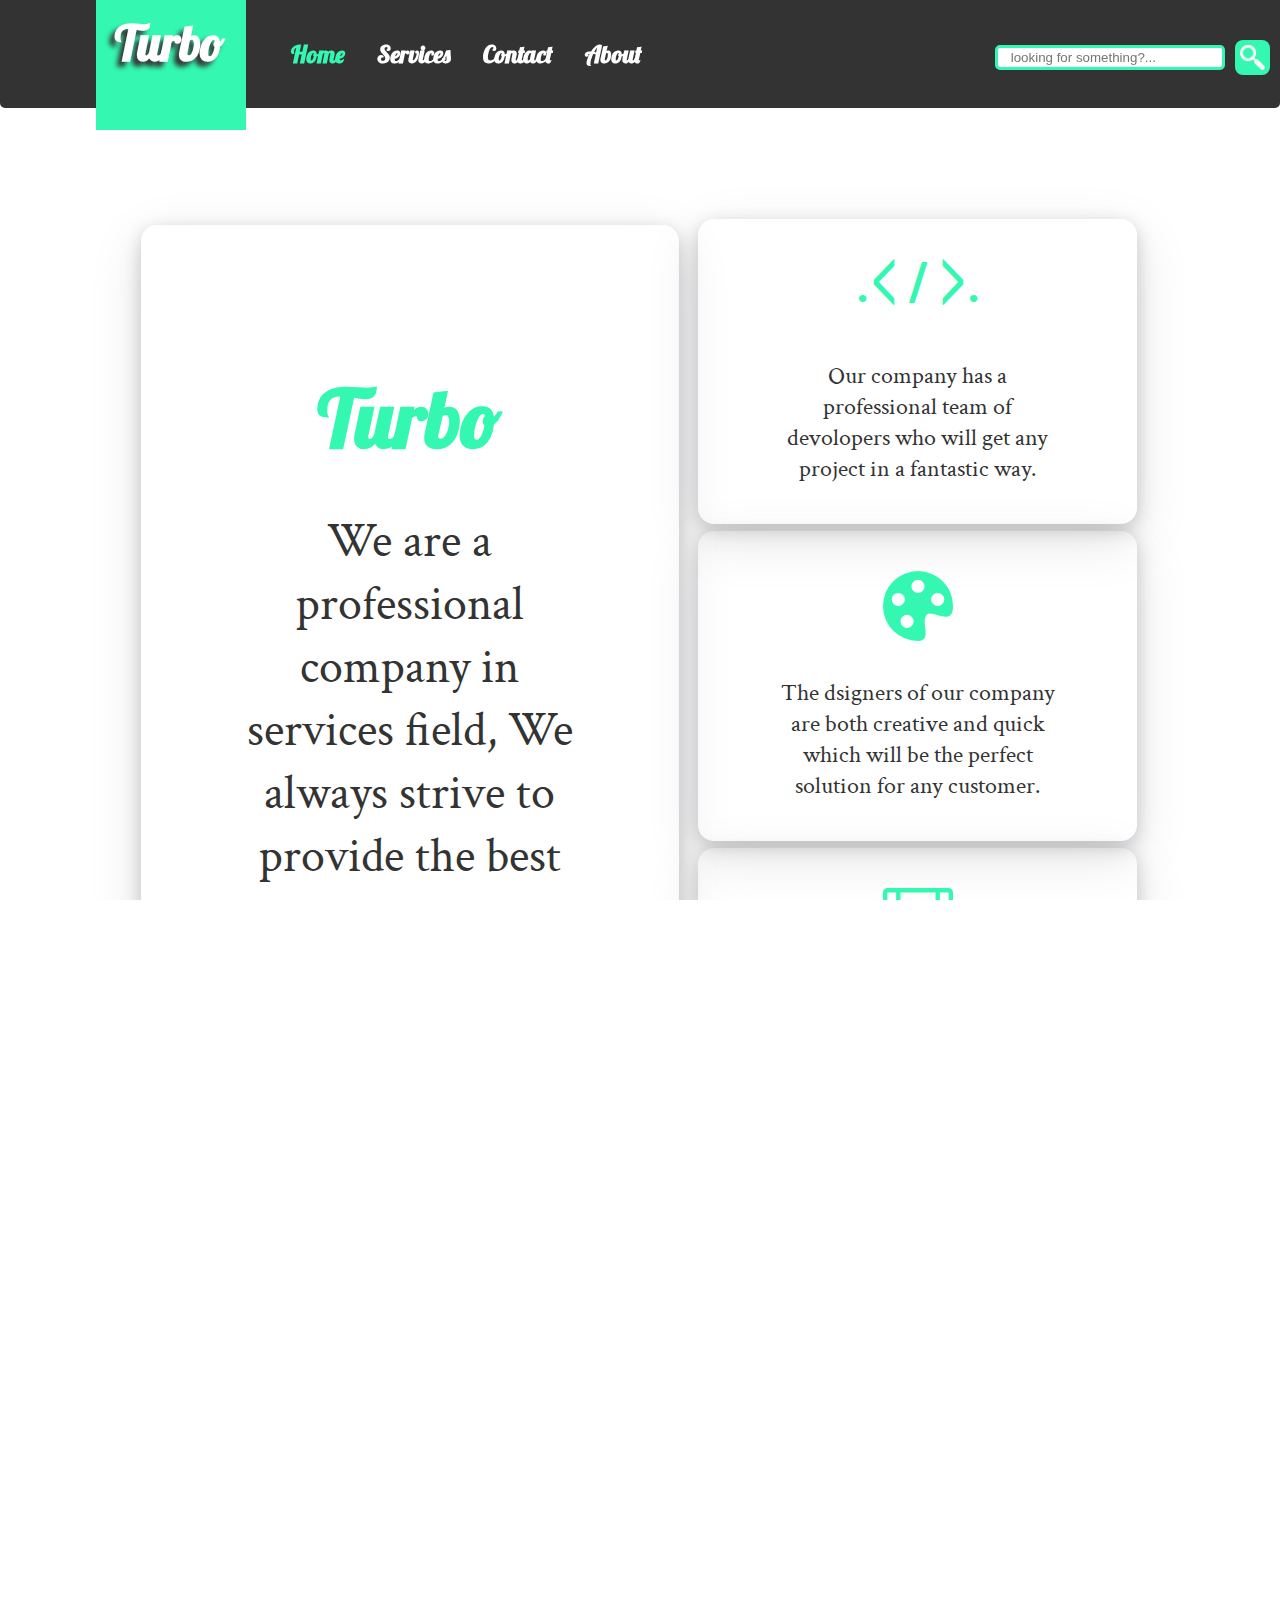
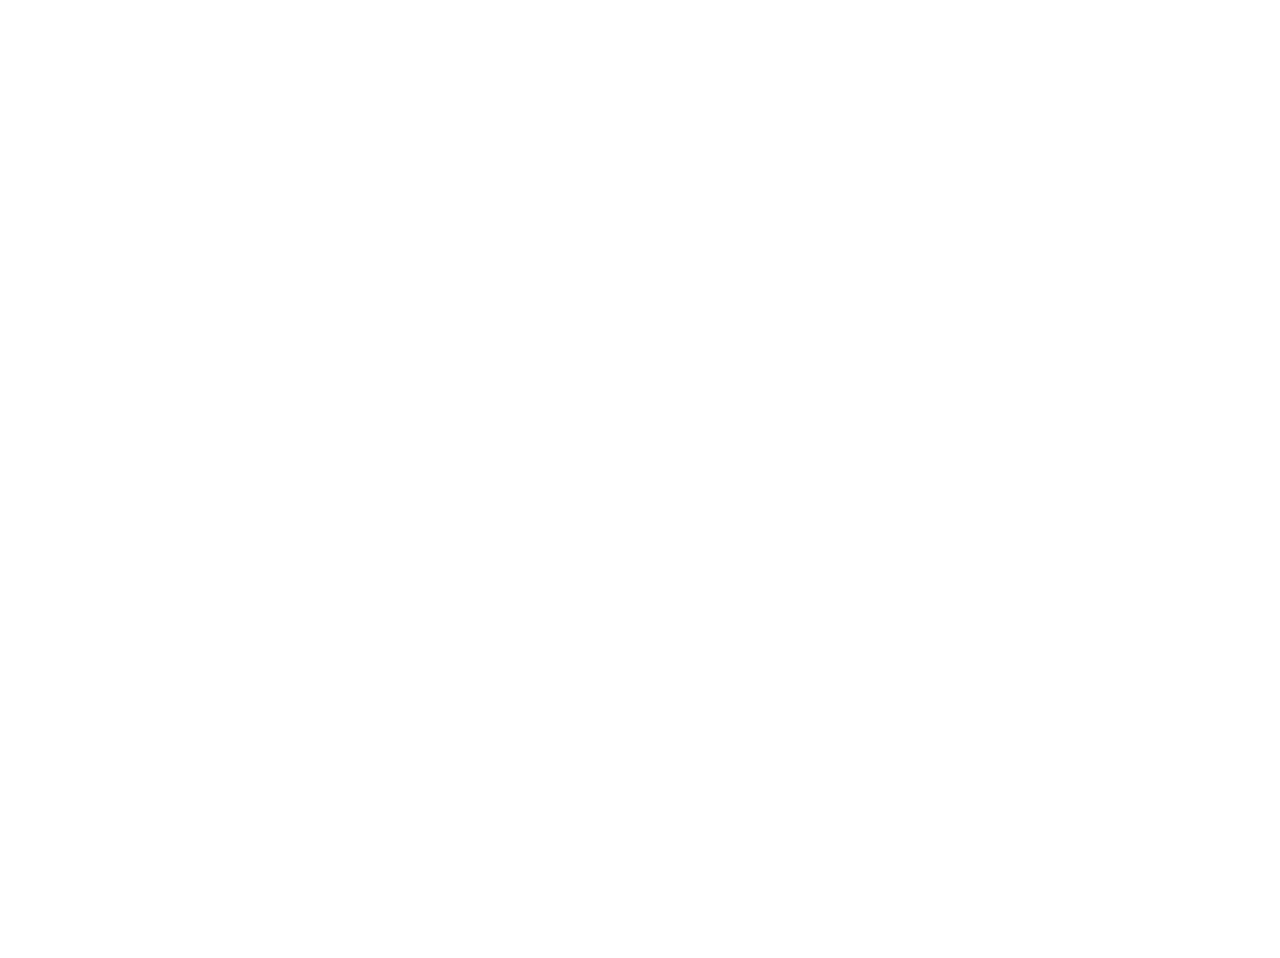
==== commit 3d8aa189: "Update index.html" ====
--- a/index.html
+++ b/index.html
@@ -10,6 +10,11 @@
     <title>Turbo | Home</title>
 </head>
 <body>
+<script >
+    $(window).scroll(function() {
+      console.log('test');
+  });
+</script>
 <div class="containter">
 <div class="nav">
     <div class="logob"></div>
@@ -28,6 +33,7 @@
     </div>
 </ul>
 </div>
+
 <script>
 function myFunction() {
     var x = document.getElementById("myLinks");
@@ -38,6 +44,7 @@
     }
   }
 </script>
+<div class="ksk">
 <div class="topnav">      
     <a href="#home" class="logom">Turbo</a>   
     <div id="myLinks">
@@ -56,12 +63,13 @@
     <i class="fa fa-bars"></i>
     </a>
 </div>
+</div>
 <section>
 <div class="scale-in-top">
 <img class="bg" src="https://cdn.pixabay.com/photo/2018/01/17/04/14/businessman-3087395_960_720.jpg" alt="working" width="100%" >
 </div>
 </section>
-<section>
+<section class="slide-in-bottom">
 <div class="Mtxt">
 <div class="tstb" >
 <div id="fade0" class="txt0">
@@ -93,7 +101,7 @@
 </div>
 </div>
 </section>
-<section class="tst22">
+<section class="slide-in-left">
 <div class="con1" >
 <div class="img0" >
 <img class="bg1" src="https://images.unsplash.com/photo-1553877522-43269d4ea984?ixid=MnwxMjA3fDB8MHxwaG90by1wYWdlfHx8fGVufDB8fHx8&ixlib=rb-1.2.1&auto=format&fit=crop&w=1050&q=80" alt="meeting" width="100%">
@@ -158,4 +166,4 @@
 </div>
 </body>
 
-</html>+</html>
--- a/css/tstyle.css
+++ b/css/tstyle.css
@@ -5,7 +5,6 @@
     margin: 0;
     padding: 0;
 }
-
 body{
 width: 100%;
 height: 100%;
@@ -30,8 +29,6 @@
 align-items: center;
 margin-right: 13%;
 }
-
-
 .footer .line{
     width: 0.1px;
     height: 80%;
@@ -110,21 +107,25 @@
     border: solid 5px #333;
     margin-top: 10%;
     background-color: #333;
-    height: 700px;
+    height: 500px;
     margin-bottom: 10%;
-    padding: 50px 50px;
+    padding-top: 130px;
+    padding-bottom: 100px;
 }
 
 .img0{
 float: right;
 width: 50%;
 min-width: 480px;
-height: 700;
-margin-top: 2.2%;
+height: 500;
+display: flex;
+margin: 0;
+justify-content: center;
+align-items: center;
 }
 .img0 .bg1{
 width: 100%;
-height: 650px;
+height: 500px;
 filter: blur(3px);
 
 }
@@ -143,14 +144,15 @@
 .txt4 h1{
     font-size: xxx-large;
     text-shadow: #34F8B1 -5px 5px 5px;
-    margin-top: 5%;
+    margin-bottom: 5%;
 }
 .txt4 p{
     font-size: xx-large;
     font-family: 'Crimson Text', serif;
     width: 80%;
     text-shadow: hsl(158, 51%, 24%) -5px 5px 5px;
-    margin-bottom: 10%;
+    margin-top: 3%;
+    margin-bottom: 3%;
 }
 /*---animation---------------------------------------------------------------------------------------------------*/
 .scale-in-top {
@@ -322,22 +324,20 @@
     align-items: center;
     filter: grayscale(100%) blur(1px) contrast(110%);
 }
-
 .tstb{
     width: 100%;
     display: flex;
-    margin: auto;
     margin-bottom: 10%;
     margin-top: 5%;
     
 }
 .Mtxt{
 width: 100%;
+margin: 10%;
 display: grid;
 place-content: center;
 place-items: center;
 }
-
 .txt0{
     margin-top: 2%;
     box-shadow: rgba(17, 17, 26, 0.1) 0px 4px 16px, rgba(17, 17, 26, 0.1) 0px 8px 24px, rgba(17, 17, 26, 0.1) 0px 16px 56px;
@@ -470,20 +470,14 @@
 html, body {
     height: 100%;
 }
-
 .push{
     margin-top: 10%;
 }
-
-
-
-
 .nav{
     position: fixed;
     width: 100%;
     z-index: 99999;
 }
-
 /*---webnav----------------------------------------------------------------------------------------------------*/
 a{
     text-decoration: none;
@@ -597,42 +591,19 @@
     }
 } 
 @media (max-width:1025px) { 
-
     .tstb{
         display: none;
     }
     .footer{
         display: none;
-    }
-    .txt4{
-        height: 900px;
-        display: grid;
-        place-self: center;
-        place-items: center;
-        place-content: center;
-    }
-    .txt4 p{
-        width: 150%;
-        margin-right: 50%;
-        margin-top: 30%;
-    }
-    .txt4 h1{
-        width: 150%;
-        
-        margin-right: 50%;
     }
     .con1{
         display: flex;
         flex-wrap: wrap;
         justify-content: center;
-        align-items: center;
-        margin: auto;
-        height: 1200px;
-        
-    }
-    .tst22{
-        background-color: #333;
-    }
+        height: 800px;
+    }
+
     .img0{
     float: right;
     width: 50%;
@@ -643,8 +614,31 @@
     width: 100%;
     height: 100%;
     }
-    
-
+    .bg{
+        padding-top:10% ;
+    }
+    .txt4{
+        float: left;
+        width: 80%;
+        height: 500px;
+        background-color: #333;
+        color: white;
+        text-align: center;
+        display: grid ;
+        place-items: center;
+    }
+    .txt4 h1{
+        font-size: xxx-large;
+        text-shadow: #34F8B1 -5px 5px 5px;
+        margin-top: 20%;
+    }
+    .txt4 p{
+        font-size: x-large;
+        font-family: 'Crimson Text', serif;
+        width: 100%;
+        text-shadow: hsl(158, 51%, 24%) -5px 5px 5px;
+        padding: 10px 10px;
+    }
     .con0{
         width: 100%;
         display: grid;
@@ -659,7 +653,7 @@
         place-self: center;
         place-content: center;
         place-items: center;
-        
+        margin-right: 20%;
     }
     .tstb1{
         display: grid;
@@ -736,6 +730,11 @@
 .nav{
         display: none;
 }
+.ksk{
+    position: absolute;
+    width: 100%;
+    z-index: 9999;
+}
 .topnav {
     overflow: hidden;
     background-color: #333;
@@ -815,8 +814,6 @@
 
 
 }
-
-
 html,body{
     overflow-x: hidden;
     scroll-behavior: smooth;
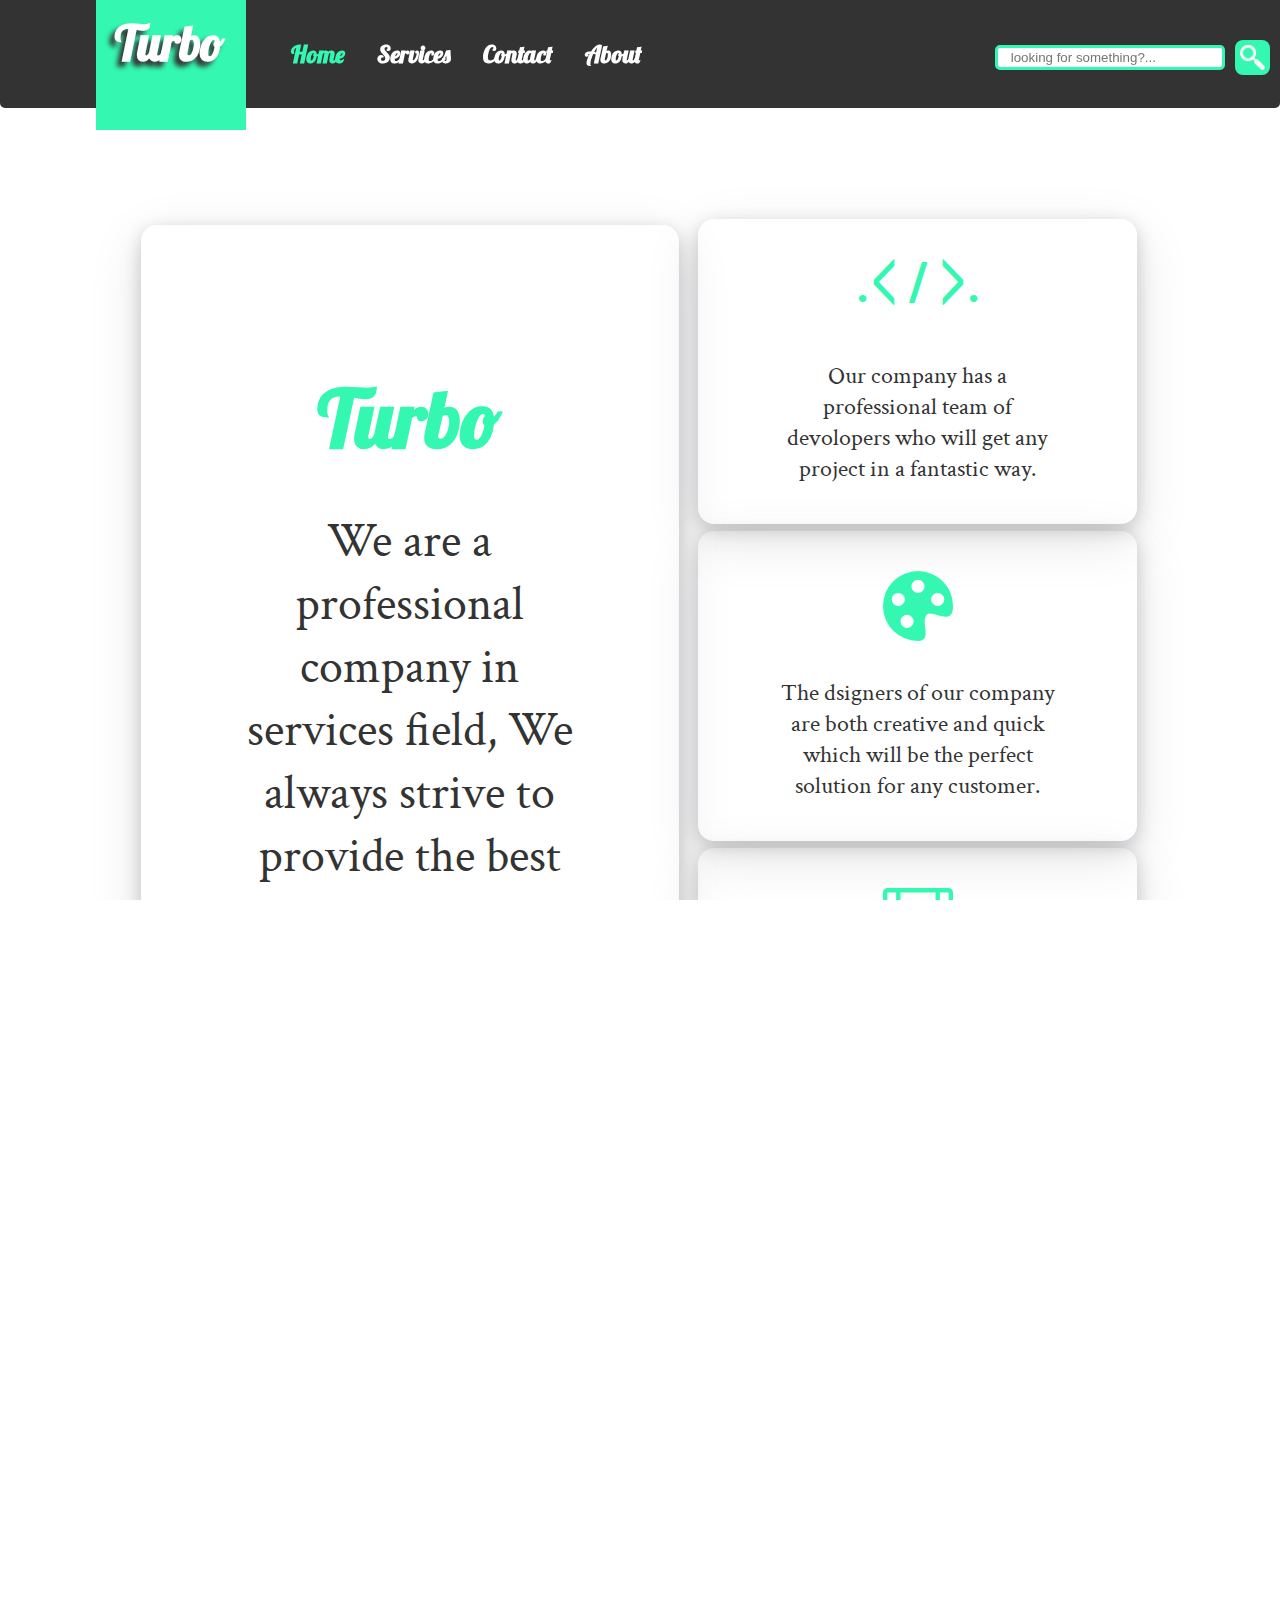
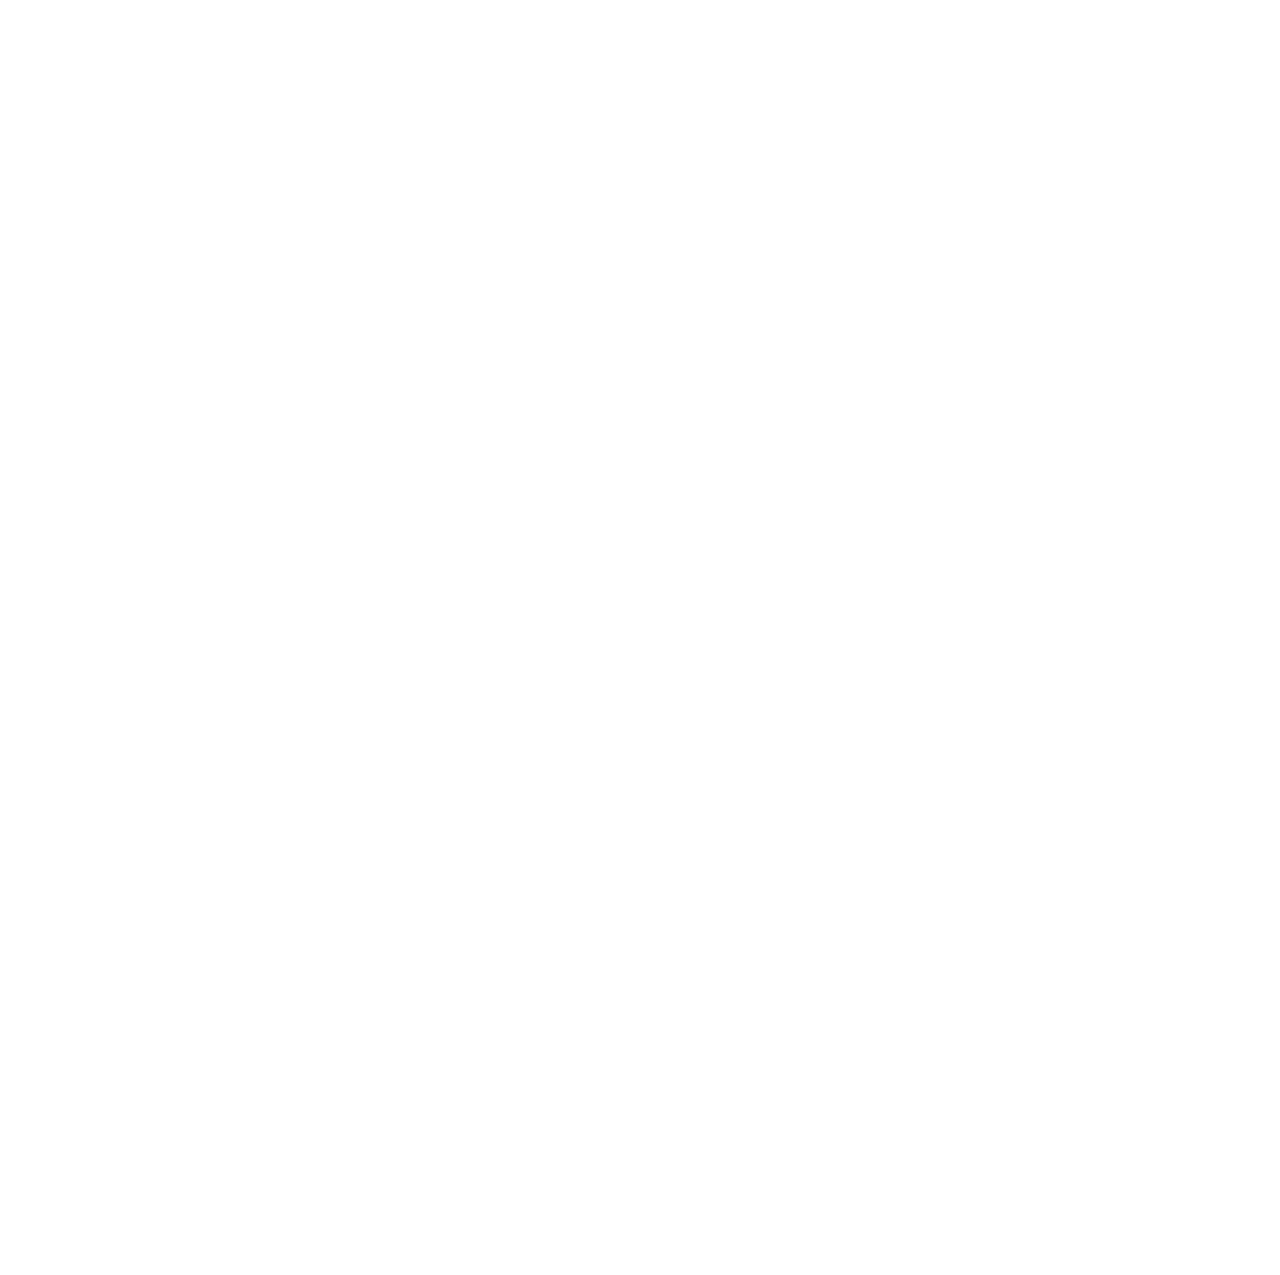
==== commit 13a45290: "Add files via upload" ====
--- a/index.html
+++ b/index.html
@@ -6,15 +6,15 @@
     <meta name="viewport" content="width=device-width, initial-scale=1.0">
     <link rel="shortcut icon" type="image/x-icon" href="./imgs/logo.ico" />
     <link rel="stylesheet" href="./css/tstyle.css">
+    <link href="https://unpkg.com/aos@2.3.1/dist/aos.css" rel="stylesheet">
+    <script src="https://unpkg.com/aos@2.3.1/dist/aos.js"></script>
+    <script type="text/javascript" src="http://code.jquery.com/jquery-1.7.1.min.js"></script>
+    
+    <script async custom-element="amp-position-observer" src="https://cdn.ampproject.org/v0/amp-position-observer-0.1.js"></script>
     <link rel="stylesheet" href="https://cdnjs.cloudflare.com/ajax/libs/font-awesome/4.7.0/css/font-awesome.min.css">
     <title>Turbo | Home</title>
 </head>
 <body>
-<script >
-    $(window).scroll(function() {
-      console.log('test');
-  });
-</script>
 <div class="containter">
 <div class="nav">
     <div class="logob"></div>
@@ -33,7 +33,6 @@
     </div>
 </ul>
 </div>
-
 <script>
 function myFunction() {
     var x = document.getElementById("myLinks");
@@ -69,7 +68,7 @@
 <img class="bg" src="https://cdn.pixabay.com/photo/2018/01/17/04/14/businessman-3087395_960_720.jpg" alt="working" width="100%" >
 </div>
 </section>
-<section class="slide-in-bottom">
+<section class="slide-in-bottom" >
 <div class="Mtxt">
 <div class="tstb" >
 <div id="fade0" class="txt0">
@@ -101,6 +100,7 @@
 </div>
 </div>
 </section>
+<div class="trigger0"></div>
 <section class="slide-in-left">
 <div class="con1" >
 <div class="img0" >
@@ -164,6 +164,8 @@
 </div>
 </div>
 </div>
+<script src="https://cdnjs.cloudflare.com/ajax/libs/gsap/3.7.1/gsap.min.js"></script>
+<script src="https://cdnjs.cloudflare.com/ajax/libs/gsap/3.7.1/ScrollTrigger.min.js"></script>
+<script src="./js/scroll.js"></script>
 </body>
-
-</html>
+</html>--- a/css/tstyle.css
+++ b/css/tstyle.css
@@ -5,6 +5,7 @@
     margin: 0;
     padding: 0;
 }
+
 body{
 width: 100%;
 height: 100%;
@@ -105,7 +106,6 @@
 .con1{
     width: 100%;
     border: solid 5px #333;
-    margin-top: 10%;
     background-color: #333;
     height: 500px;
     margin-bottom: 10%;
@@ -129,7 +129,10 @@
 filter: blur(3px);
 
 }
-
+.txtM{
+    margin: 0;
+    padding: 0;
+}
 .txt4{
     float: left;
     width: 50%;
@@ -154,10 +157,18 @@
     margin-top: 3%;
     margin-bottom: 3%;
 }
+/*---triggers---------------------------------------------------------------------------------------------------*/
+.trigger0{
+    width: 100%;
+    height:10px ;
+    margin-bottom:34% ;
+    background-color: white;
+}
 /*---animation---------------------------------------------------------------------------------------------------*/
+
 .scale-in-top {
-	-webkit-animation: scale-in-top 0.5s cubic-bezier(0.250, 0.460, 0.450, 0.940) both;
-	        animation: scale-in-top 0.5s cubic-bezier(0.250, 0.460, 0.450, 0.940) both;
+	-webkit-animation: scale-in-top 1s cubic-bezier(0.250, 0.460, 0.450, 0.940) both;
+	        animation: scale-in-top 1s cubic-bezier(0.250, 0.460, 0.450, 0.940) both;
 }
 @-webkit-keyframes scale-in-top {
     0% {
@@ -191,6 +202,63 @@
       opacity: 1;
     }
   }
+.slide-in-left {
+	-webkit-animation: slide-in-left 2s cubic-bezier(0.250, 0.460, 0.450, 0.940) both;
+	        animation: slide-in-left 2s cubic-bezier(0.250, 0.460, 0.450, 0.940) both;
+}
+@-webkit-keyframes slide-in-left {
+    0% {
+      -webkit-transform: translateX(-1000px);
+              transform: translateX(-1000px);
+      opacity: 0;
+    }
+    100% {
+      -webkit-transform: translateX(0);
+              transform: translateX(0);
+      opacity: 1;
+    }
+  }
+  @keyframes slide-in-left {
+    0% {
+      -webkit-transform: translateX(-1000px);
+              transform: translateX(-1000px);
+      opacity: 0;
+    }
+    100% {
+      -webkit-transform: translateX(0);
+              transform: translateX(0);
+      opacity: 1;
+    }
+  }
+.slide-in-bottom {
+	-webkit-animation: slide-in-bottom 1s cubic-bezier(0.250, 0.460, 0.450, 0.940) both;
+	        animation: slide-in-bottom 1s cubic-bezier(0.250, 0.460, 0.450, 0.940) both;
+}
+@-webkit-keyframes slide-in-bottom {
+    0% {
+      -webkit-transform: translateY(1000px);
+              transform: translateY(1000px);
+      opacity: 0;
+    }
+    100% {
+      -webkit-transform: translateY(0);
+              transform: translateY(0);
+      opacity: 1;
+    }
+  }
+  @keyframes slide-in-bottom {
+    0% {
+      -webkit-transform: translateY(1000px);
+              transform: translateY(1000px);
+      opacity: 0;
+    }
+    100% {
+      -webkit-transform: translateY(0);
+              transform: translateY(0);
+      opacity: 1;
+    }
+  }
+
 /*---0TXT----------------------------------------------------------------------------------------------------*/
 #fade0 h1 {
 
@@ -337,6 +405,7 @@
 display: grid;
 place-content: center;
 place-items: center;
+margin-bottom: 0;
 }
 .txt0{
     margin-top: 2%;
